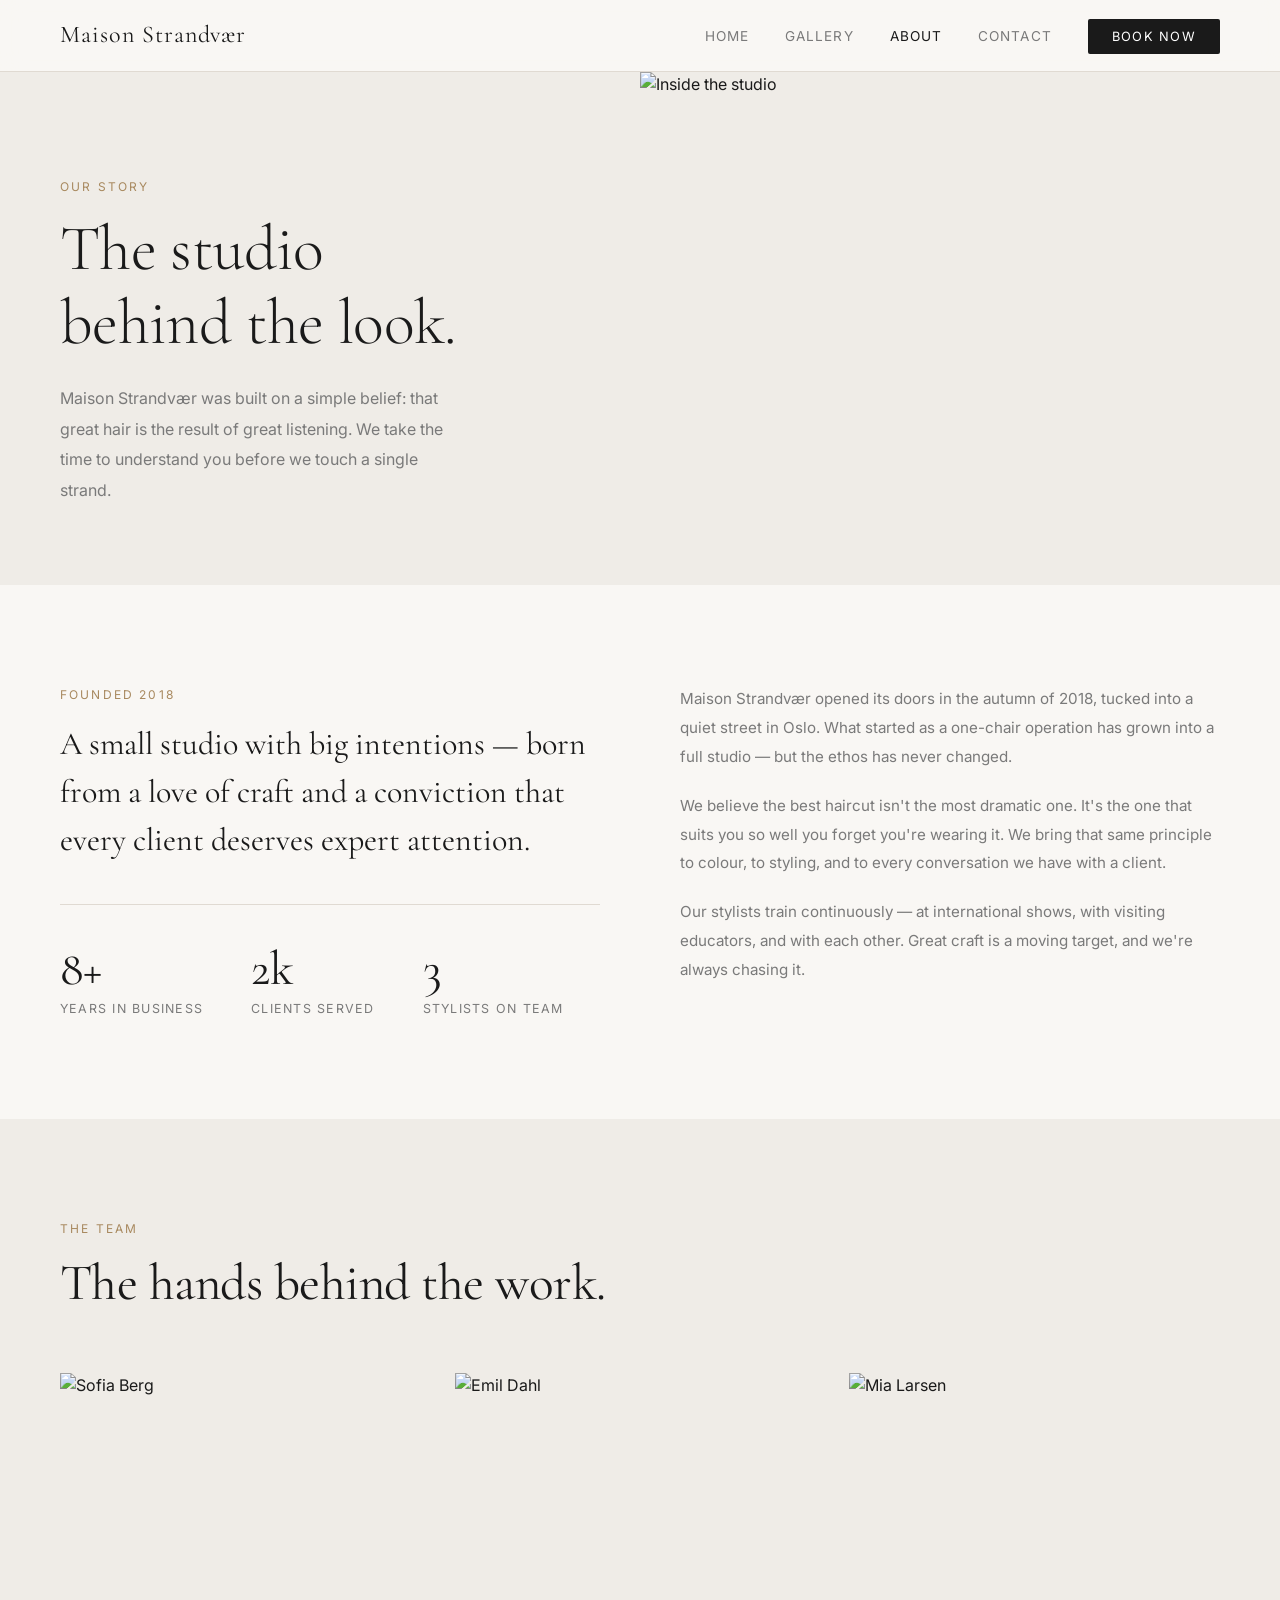
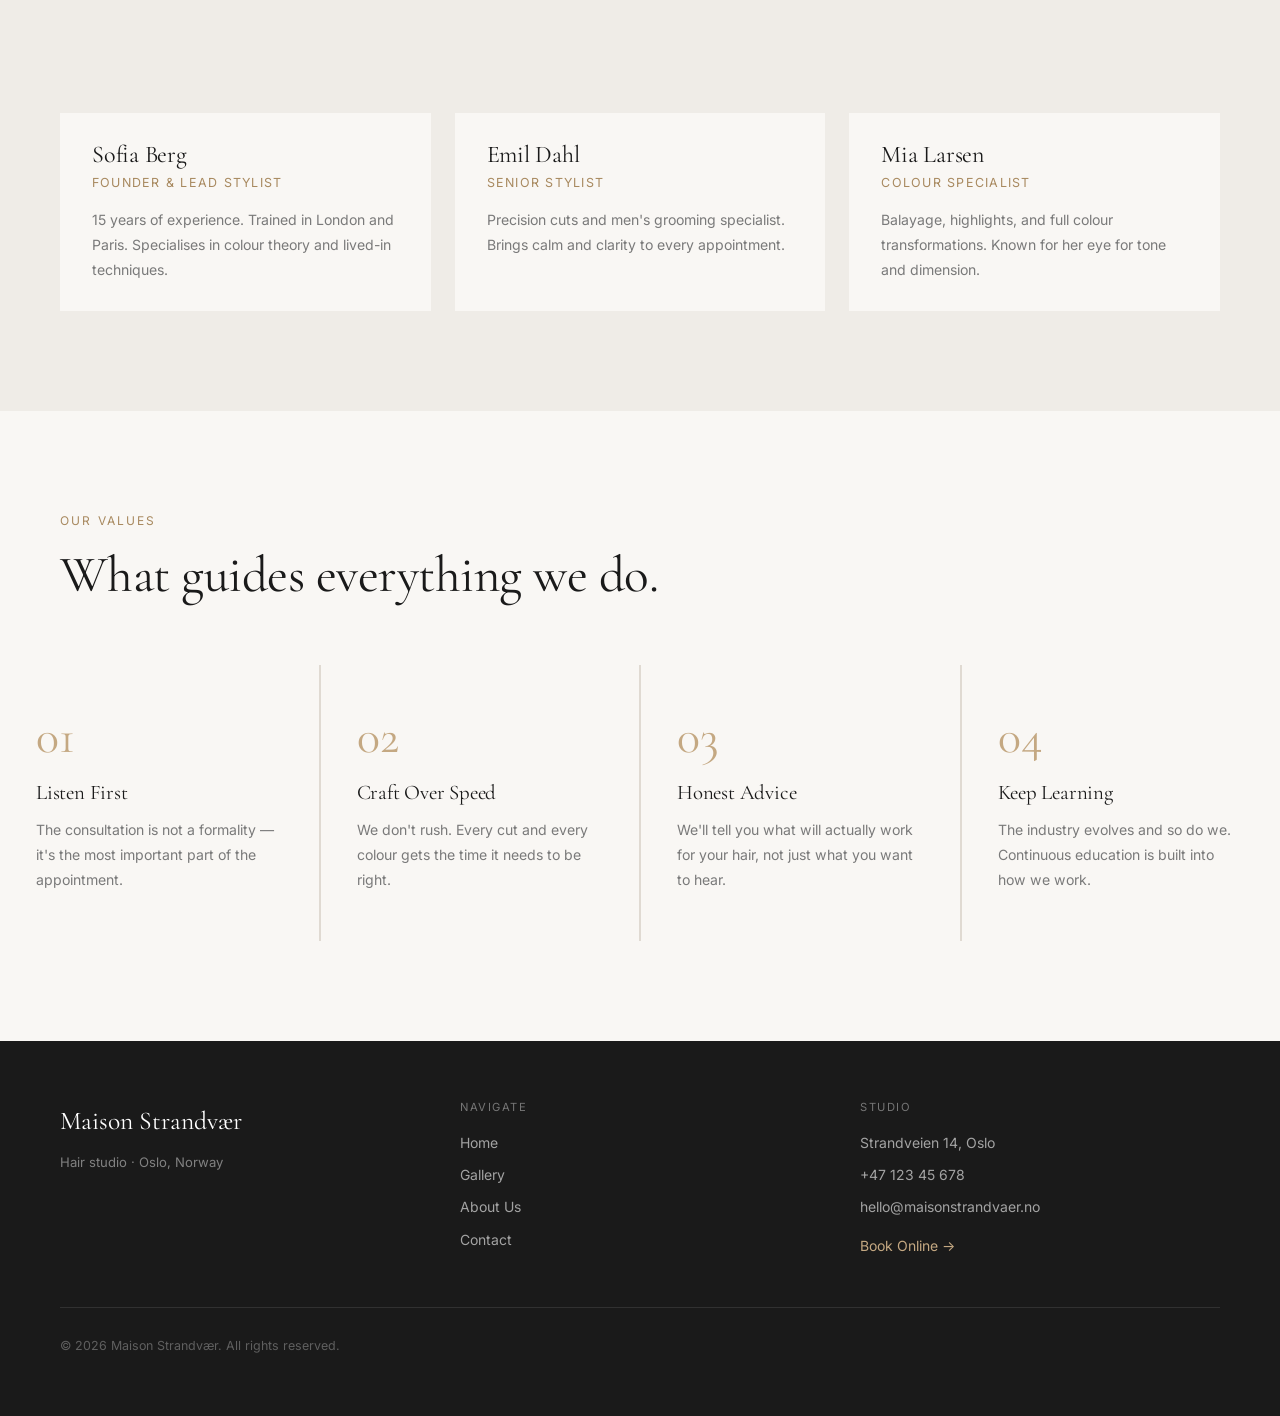
==== about.html @ 44599cd4 "Initial commit" ====
<!DOCTYPE html>
<html lang="en">
<head>
  <meta charset="UTF-8" />
  <meta name="viewport" content="width=device-width, initial-scale=1.0" />
  <title>About — Maison Strandvær</title>
  <link rel="preconnect" href="https://fonts.googleapis.com" />
  <link rel="preconnect" href="https://fonts.gstatic.com" crossorigin />
  <link href="https://fonts.googleapis.com/css2?family=Cormorant+Garamond:ital,wght@0,300;0,400;0,500;1,300;1,400&family=Inter:wght@300;400;500&display=swap" rel="stylesheet" />
  <link rel="stylesheet" href="styles.css" />
  <style>
    .about-hero {
      padding-top: var(--nav-height);
      min-height: 65vh;
      display: grid;
      grid-template-columns: 1fr 1fr;
    }
    .about-hero-text {
      display: flex;
      flex-direction: column;
      justify-content: flex-end;
      padding: 80px 60px;
      background: var(--bg-dark);
    }
    .about-hero-text h1 { font-size: clamp(2.8rem, 5vw, 4.8rem); font-weight: 300; margin-bottom: 24px; }
    .about-hero-text p { color: var(--text-muted); max-width: 400px; line-height: 1.9; font-size: 1rem; }
    .about-hero-image { background: var(--bg-dark); overflow: hidden; }
    .about-hero-image img { height: 100%; object-position: top center; }

    .story { display: grid; grid-template-columns: 1fr 1fr; gap: 80px; align-items: start; }
    .story-lead { font-family: var(--font-display); font-size: clamp(1.5rem, 2.5vw, 2rem); font-weight: 400; line-height: 1.5; color: var(--text); }
    .story-body p { color: var(--text-muted); line-height: 1.9; margin-bottom: 20px; font-size: 0.95rem; }
    .story-stat { display: flex; gap: 48px; margin-top: 40px; padding-top: 40px; border-top: 1px solid var(--border); }
    .stat-number { font-family: var(--font-display); font-size: 3rem; color: var(--text); line-height: 1; margin-bottom: 6px; }
    .stat-label { font-size: 0.78rem; letter-spacing: 0.1em; text-transform: uppercase; color: var(--text-muted); }

    .team { background: var(--bg-dark); }
    .team-header { margin-bottom: 60px; }
    .team-grid { display: grid; grid-template-columns: repeat(3, 1fr); gap: 24px; }
    .team-card { background: var(--bg); }
    .team-card-img { height: 340px; overflow: hidden; background: var(--bg-dark); }
    .team-card-img img { height: 100%; object-position: top center; transition: transform 0.45s ease; }
    .team-card:hover .team-card-img img { transform: scale(1.04); }
    .team-card-info { padding: 28px 32px; }
    .team-card-info h3 { font-size: 1.5rem; margin-bottom: 4px; }
    .team-role { font-size: 0.78rem; letter-spacing: 0.1em; text-transform: uppercase; color: var(--accent-dark); margin-bottom: 14px; }
    .team-card-info p { font-size: 0.88rem; color: var(--text-muted); line-height: 1.8; }

    .values-grid { display: grid; grid-template-columns: repeat(4, 1fr); gap: 2px; background: var(--border); }
    .value-item { background: var(--bg); padding: 48px 36px; }
    .value-num { font-family: var(--font-display); font-size: 3rem; color: var(--accent); line-height: 1; margin-bottom: 20px; }
    .value-item h3 { font-size: 1.3rem; margin-bottom: 12px; }
    .value-item p { font-size: 0.88rem; color: var(--text-muted); line-height: 1.8; }

    @media (max-width: 900px) {
      .about-hero { grid-template-columns: 1fr; min-height: auto; }
      .about-hero-text { padding: 60px 24px; }
      .about-hero-image { height: 50vw; min-height: 260px; }
      .story { grid-template-columns: 1fr; gap: 40px; padding: 60px 24px; }
      .team-grid { grid-template-columns: 1fr 1fr; }
      .values-grid { grid-template-columns: 1fr 1fr; }
    }
    @media (max-width: 600px) {
      .team-grid { grid-template-columns: 1fr; }
      .values-grid { grid-template-columns: 1fr; }
      .story-stat { flex-direction: column; gap: 28px; }
    }
  </style>
</head>
<body>

  <nav>
    <a class="nav-logo" href="index.html">Maison Strandvær</a>
    <button class="nav-toggle" aria-label="Menu" onclick="document.querySelector('.nav-links').classList.toggle('open')">
      <span></span><span></span><span></span>
    </button>
    <ul class="nav-links">
      <li><a href="index.html">Home</a></li>
      <li><a href="gallery.html">Gallery</a></li>
      <li><a href="about.html" class="active">About</a></li>
      <li><a href="contact.html">Contact</a></li>
      <li><a href="https://booking.example.com" target="_blank" class="btn-book">Book Now</a></li>
    </ul>
  </nav>

  <div class="about-hero">
    <div class="about-hero-text">
      <span class="section-label">Our Story</span>
      <h1>The studio<br>behind the look.</h1>
      <p>Maison Strandvær was built on a simple belief: that great hair is the result of great listening. We take the time to understand you before we touch a single strand.</p>
    </div>
    <div class="about-hero-image">
      <img src="https://images.unsplash.com/photo-1521590832167-7bcbfaa6381f?w=900&auto=format&fit=crop&q=80" alt="Inside the studio" />
    </div>
  </div>

  <section class="story">
    <div>
      <span class="section-label">Founded 2018</span>
      <p class="story-lead">A small studio with big intentions — born from a love of craft and a conviction that every client deserves expert attention.</p>
      <div class="story-stat">
        <div>
          <div class="stat-number">8+</div>
          <div class="stat-label">Years in business</div>
        </div>
        <div>
          <div class="stat-number">2k</div>
          <div class="stat-label">Clients served</div>
        </div>
        <div>
          <div class="stat-number">3</div>
          <div class="stat-label">Stylists on team</div>
        </div>
      </div>
    </div>
    <div class="story-body">
      <p>Maison Strandvær opened its doors in the autumn of 2018, tucked into a quiet street in Oslo. What started as a one-chair operation has grown into a full studio — but the ethos has never changed.</p>
      <p>We believe the best haircut isn't the most dramatic one. It's the one that suits you so well you forget you're wearing it. We bring that same principle to colour, to styling, and to every conversation we have with a client.</p>
      <p>Our stylists train continuously — at international shows, with visiting educators, and with each other. Great craft is a moving target, and we're always chasing it.</p>
    </div>
  </section>

  <section class="team">
    <div class="team-header">
      <span class="section-label">The Team</span>
      <h2 class="section-heading">The hands behind the work.</h2>
    </div>
    <div class="team-grid">
      <div class="team-card">
        <div class="team-card-img">
          <img src="https://images.unsplash.com/photo-1559599101-f09722fb4948?w=600&auto=format&fit=crop&q=80" alt="Sofia Berg" />
        </div>
        <div class="team-card-info">
          <h3>Sofia Berg</h3>
          <div class="team-role">Founder & Lead Stylist</div>
          <p>15 years of experience. Trained in London and Paris. Specialises in colour theory and lived-in techniques.</p>
        </div>
      </div>
      <div class="team-card">
        <div class="team-card-img">
          <img src="https://images.unsplash.com/photo-1614283232437-9e4e5e4a4f57?w=600&auto=format&fit=crop&q=80" alt="Emil Dahl" />
        </div>
        <div class="team-card-info">
          <h3>Emil Dahl</h3>
          <div class="team-role">Senior Stylist</div>
          <p>Precision cuts and men's grooming specialist. Brings calm and clarity to every appointment.</p>
        </div>
      </div>
      <div class="team-card">
        <div class="team-card-img">
          <img src="https://images.unsplash.com/photo-1580489944761-15a19d654956?w=600&auto=format&fit=crop&q=80" alt="Mia Larsen" />
        </div>
        <div class="team-card-info">
          <h3>Mia Larsen</h3>
          <div class="team-role">Colour Specialist</div>
          <p>Balayage, highlights, and full colour transformations. Known for her eye for tone and dimension.</p>
        </div>
      </div>
    </div>
  </section>

  <section style="padding-left:0; padding-right:0;">
    <div style="padding: 0 60px 60px;">
      <span class="section-label">Our Values</span>
      <h2 class="section-heading">What guides everything we do.</h2>
    </div>
    <div class="values-grid">
      <div class="value-item">
        <div class="value-num">01</div>
        <h3>Listen First</h3>
        <p>The consultation is not a formality — it's the most important part of the appointment.</p>
      </div>
      <div class="value-item">
        <div class="value-num">02</div>
        <h3>Craft Over Speed</h3>
        <p>We don't rush. Every cut and every colour gets the time it needs to be right.</p>
      </div>
      <div class="value-item">
        <div class="value-num">03</div>
        <h3>Honest Advice</h3>
        <p>We'll tell you what will actually work for your hair, not just what you want to hear.</p>
      </div>
      <div class="value-item">
        <div class="value-num">04</div>
        <h3>Keep Learning</h3>
        <p>The industry evolves and so do we. Continuous education is built into how we work.</p>
      </div>
    </div>
  </section>

  <footer>
    <div>
      <div class="footer-brand">Maison Strandvær</div>
      <div class="footer-tagline">Hair studio · Oslo, Norway</div>
    </div>
    <div>
      <h4>Navigate</h4>
      <ul>
        <li><a href="index.html">Home</a></li>
        <li><a href="gallery.html">Gallery</a></li>
        <li><a href="about.html">About Us</a></li>
        <li><a href="contact.html">Contact</a></li>
      </ul>
    </div>
    <div>
      <h4>Studio</h4>
      <ul>
        <li><a href="#">Strandveien 14, Oslo</a></li>
        <li><a href="tel:+4712345678">+47 123 45 678</a></li>
        <li><a href="mailto:hello@maisonstrandvaer.no">hello@maisonstrandvaer.no</a></li>
        <li style="margin-top:16px"><a href="https://booking.example.com" target="_blank" style="color:var(--accent)">Book Online →</a></li>
      </ul>
    </div>
    <div class="footer-bottom">© 2026 Maison Strandvær. All rights reserved.</div>
  </footer>

</body>
</html>
---- styles.css ----
/* ===== RESET & BASE ===== */
*, *::before, *::after { box-sizing: border-box; margin: 0; padding: 0; }

:root {
  --bg: #F9F7F4;
  --bg-dark: #EFECE7;
  --text: #1A1A1A;
  --text-muted: #7A7A7A;
  --accent: #C4A882;
  --accent-dark: #A8895F;
  --white: #FFFFFF;
  --border: #E0DAD2;
  --nav-height: 72px;

  --font-display: 'Cormorant Garamond', Georgia, serif;
  --font-body: 'Inter', system-ui, sans-serif;
}

html { scroll-behavior: smooth; }

body {
  font-family: var(--font-body);
  background: var(--bg);
  color: var(--text);
  font-size: 16px;
  line-height: 1.6;
  -webkit-font-smoothing: antialiased;
}

a { color: inherit; text-decoration: none; }
img { display: block; width: 100%; object-fit: cover; }

/* ===== TYPOGRAPHY ===== */
h1, h2, h3, h4 {
  font-family: var(--font-display);
  font-weight: 400;
  line-height: 1.15;
  letter-spacing: -0.01em;
}

/* ===== NAV ===== */
nav {
  position: fixed;
  top: 0; left: 0; right: 0;
  height: var(--nav-height);
  display: flex;
  align-items: center;
  justify-content: space-between;
  padding: 0 60px;
  background: rgba(249,247,244,0.92);
  backdrop-filter: blur(12px);
  border-bottom: 1px solid var(--border);
  z-index: 100;
}

.nav-logo {
  font-family: var(--font-display);
  font-size: 1.5rem;
  letter-spacing: 0.04em;
  color: var(--text);
}

.nav-links {
  display: flex;
  align-items: center;
  gap: 36px;
  list-style: none;
}

.nav-links a {
  font-size: 0.85rem;
  letter-spacing: 0.08em;
  text-transform: uppercase;
  color: var(--text-muted);
  transition: color 0.2s;
}

.nav-links a:hover,
.nav-links a.active { color: var(--text); }

.nav-links .btn-book {
  background: var(--text);
  color: var(--white);
  padding: 10px 24px;
  font-size: 0.8rem;
  letter-spacing: 0.1em;
  text-transform: uppercase;
  border-radius: 2px;
  transition: background 0.2s, color 0.2s;
}

.nav-links .btn-book:hover {
  background: var(--accent-dark);
  color: var(--white);
}

/* ===== BUTTONS ===== */
.btn {
  display: inline-block;
  padding: 14px 36px;
  font-family: var(--font-body);
  font-size: 0.82rem;
  letter-spacing: 0.12em;
  text-transform: uppercase;
  border-radius: 2px;
  cursor: pointer;
  transition: all 0.22s;
  border: none;
}

.btn-primary {
  background: var(--text);
  color: var(--white);
}
.btn-primary:hover { background: var(--accent-dark); color: var(--white); }

.btn-outline {
  background: transparent;
  color: var(--text);
  border: 1px solid var(--text);
}
.btn-outline:hover { background: var(--text); color: var(--white); }

/* ===== SECTION LAYOUT ===== */
section { padding: 100px 60px; }

.section-label {
  display: block;
  font-size: 0.75rem;
  letter-spacing: 0.18em;
  text-transform: uppercase;
  color: var(--accent-dark);
  margin-bottom: 16px;
}

.section-heading {
  font-family: var(--font-display);
  font-size: clamp(2.2rem, 4vw, 3.6rem);
  color: var(--text);
  max-width: 700px;
}

/* ===== FOOTER ===== */
footer {
  background: var(--text);
  color: rgba(255,255,255,0.6);
  padding: 60px;
  display: grid;
  grid-template-columns: 1fr 1fr 1fr;
  gap: 40px;
  font-size: 0.875rem;
}

.footer-brand {
  font-family: var(--font-display);
  font-size: 1.6rem;
  color: var(--white);
  margin-bottom: 10px;
}

.footer-tagline { color: rgba(255,255,255,0.45); font-size: 0.82rem; }

footer h4 {
  font-family: var(--font-body);
  font-size: 0.7rem;
  letter-spacing: 0.14em;
  text-transform: uppercase;
  color: rgba(255,255,255,0.4);
  margin-bottom: 18px;
}

footer ul { list-style: none; }
footer ul li { margin-bottom: 10px; }
footer ul a { color: rgba(255,255,255,0.6); transition: color 0.2s; }
footer ul a:hover { color: var(--white); }

.footer-bottom {
  grid-column: 1 / -1;
  border-top: 1px solid rgba(255,255,255,0.1);
  padding-top: 28px;
  font-size: 0.78rem;
  color: rgba(255,255,255,0.3);
}

/* ===== HAMBURGER (mobile) ===== */
.nav-toggle {
  display: none;
  flex-direction: column;
  gap: 5px;
  cursor: pointer;
  background: none;
  border: none;
  padding: 4px;
}
.nav-toggle span {
  display: block;
  width: 24px;
  height: 1.5px;
  background: var(--text);
  transition: all 0.3s;
}

/* ===== RESPONSIVE ===== */
@media (max-width: 900px) {
  nav { padding: 0 24px; }
  section { padding: 72px 24px; }
  footer { grid-template-columns: 1fr 1fr; padding: 48px 24px; }

  .nav-toggle { display: flex; }

  .nav-links {
    display: none;
    position: fixed;
    top: var(--nav-height);
    left: 0; right: 0;
    flex-direction: column;
    align-items: flex-start;
    padding: 32px 24px;
    background: var(--bg);
    border-bottom: 1px solid var(--border);
    gap: 24px;
  }
  .nav-links.open { display: flex; }
  .nav-links a { font-size: 1rem; }
  .nav-links .btn-book { width: 100%; text-align: center; }
}

@media (max-width: 600px) {
  footer { grid-template-columns: 1fr; }
}
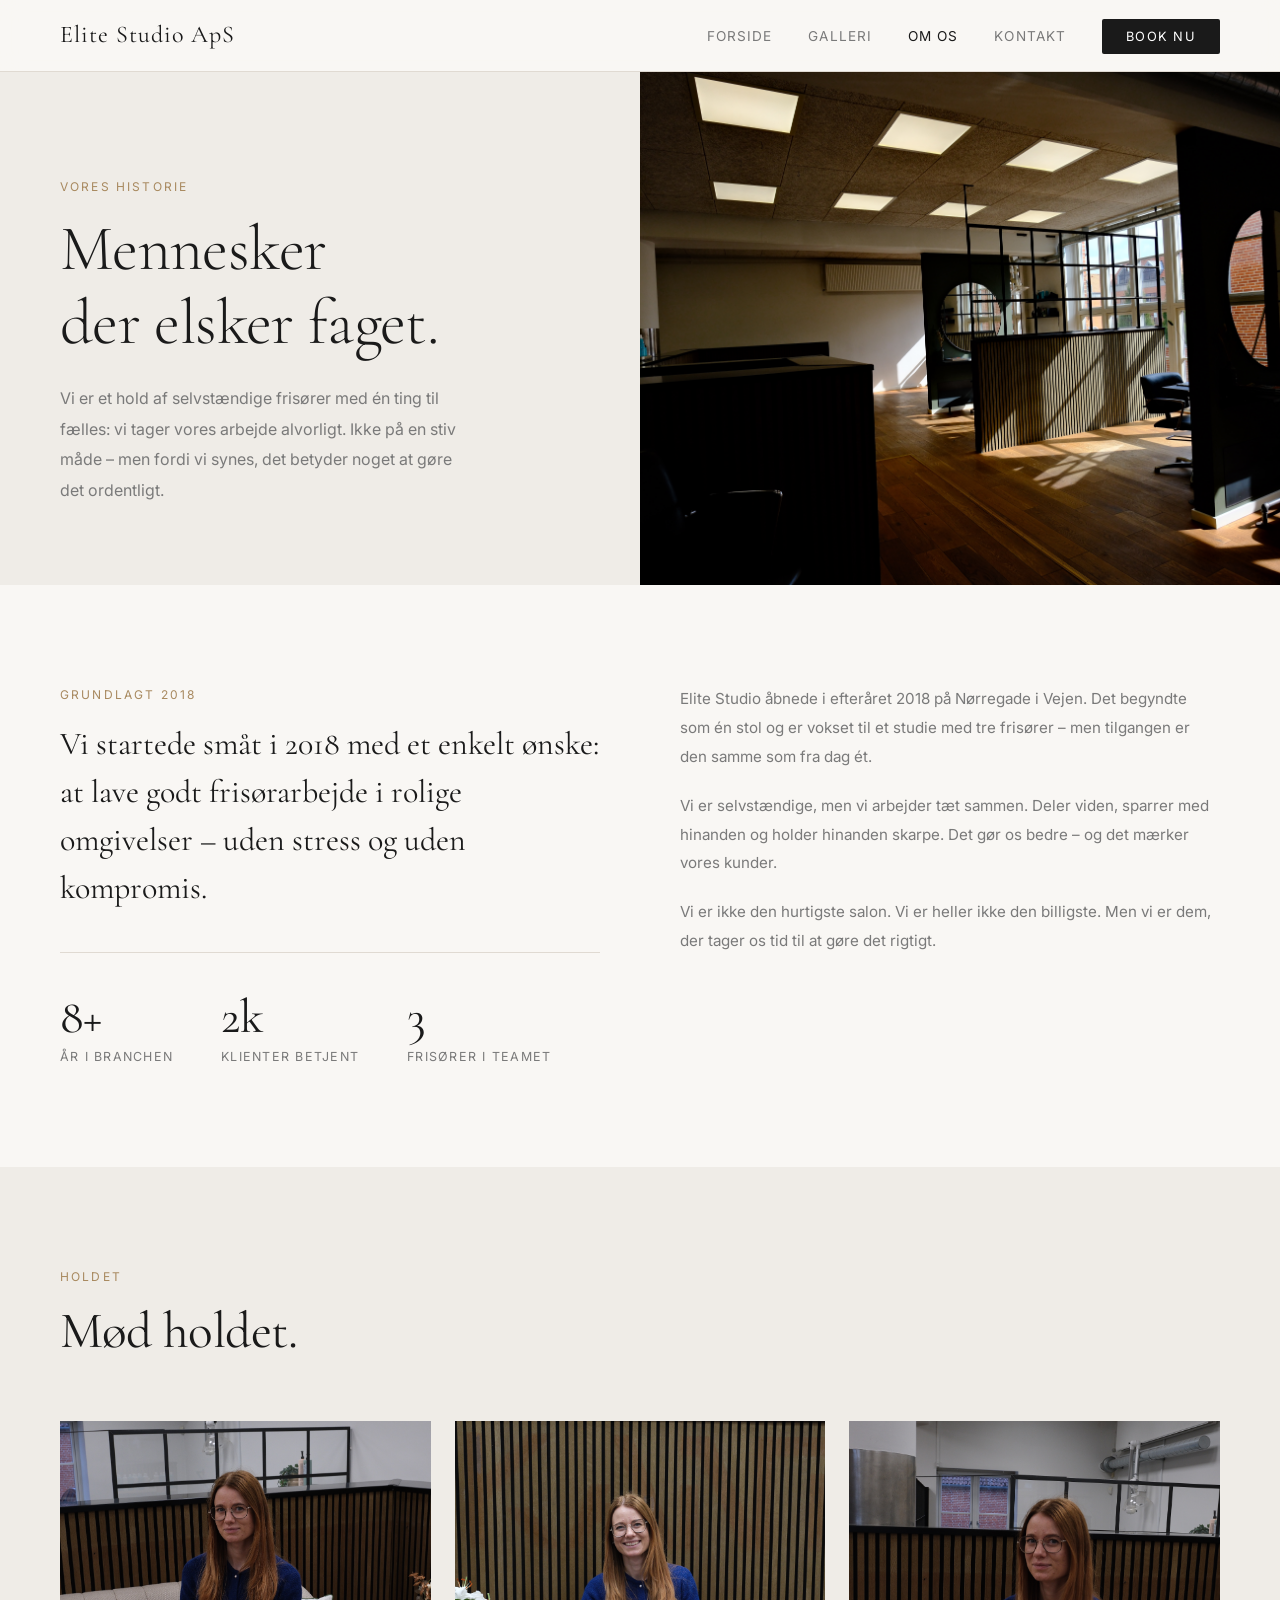
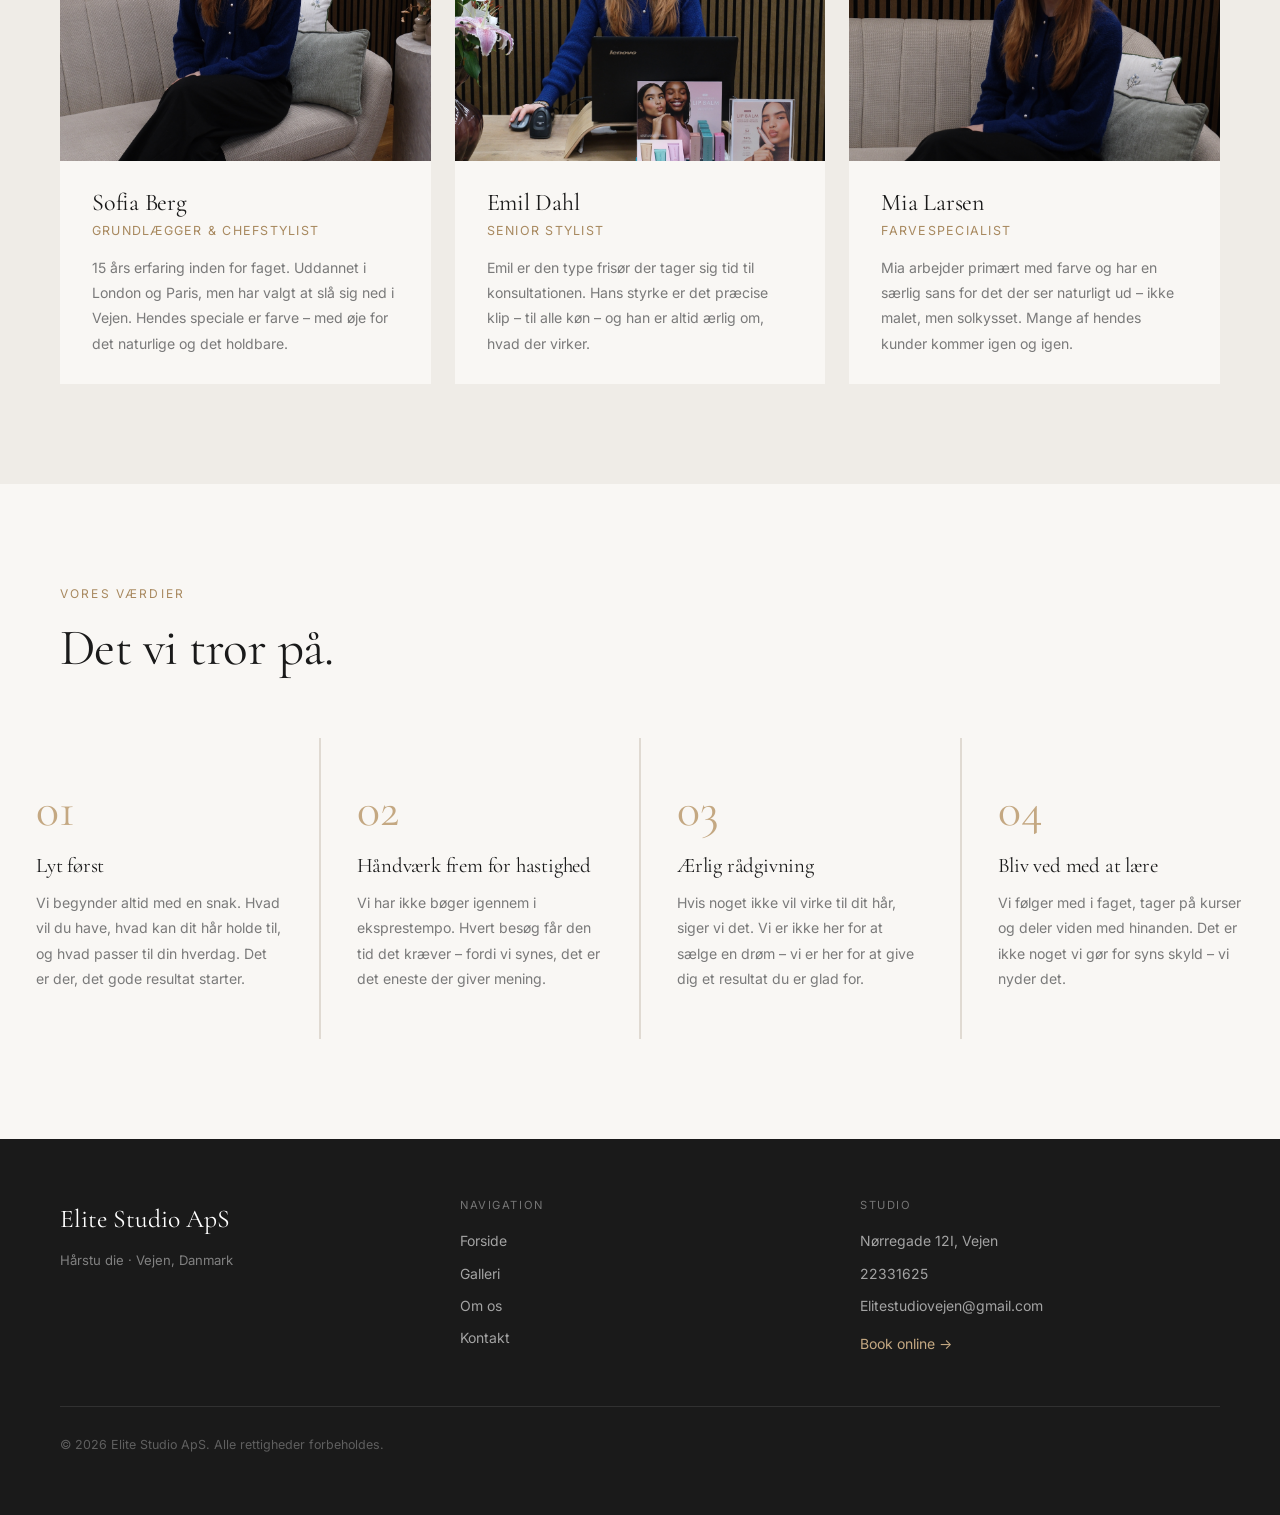
==== commit df5868f4: "fixed changes" ====
--- a/about.html
+++ b/about.html
@@ -1,9 +1,9 @@
 <!DOCTYPE html>
-<html lang="en">
+<html lang="da">
 <head>
   <meta charset="UTF-8" />
   <meta name="viewport" content="width=device-width, initial-scale=1.0" />
-  <title>About — Maison Strandvær</title>
+  <title>Om os — Elite Studio ApS</title>
   <link rel="preconnect" href="https://fonts.googleapis.com" />
   <link rel="preconnect" href="https://fonts.gstatic.com" crossorigin />
   <link href="https://fonts.googleapis.com/css2?family=Cormorant+Garamond:ital,wght@0,300;0,400;0,500;1,300;1,400&family=Inter:wght@300;400;500&display=swap" rel="stylesheet" />
@@ -70,90 +70,90 @@
 <body>
 
   <nav>
-    <a class="nav-logo" href="index.html">Maison Strandvær</a>
+    <a class="nav-logo" href="index.html">Elite Studio ApS</a>
     <button class="nav-toggle" aria-label="Menu" onclick="document.querySelector('.nav-links').classList.toggle('open')">
       <span></span><span></span><span></span>
     </button>
     <ul class="nav-links">
-      <li><a href="index.html">Home</a></li>
-      <li><a href="gallery.html">Gallery</a></li>
-      <li><a href="about.html" class="active">About</a></li>
-      <li><a href="contact.html">Contact</a></li>
-      <li><a href="https://booking.example.com" target="_blank" class="btn-book">Book Now</a></li>
+      <li><a href="index.html">Forside</a></li>
+      <li><a href="gallery.html">Galleri</a></li>
+      <li><a href="about.html" class="active">Om os</a></li>
+      <li><a href="contact.html">Kontakt</a></li>
+      <li><a href="https://salonbook.one/?elite.studio#/" target="_blank" class="btn-book">Book nu</a></li>
     </ul>
   </nav>
 
   <div class="about-hero">
     <div class="about-hero-text">
-      <span class="section-label">Our Story</span>
-      <h1>The studio<br>behind the look.</h1>
-      <p>Maison Strandvær was built on a simple belief: that great hair is the result of great listening. We take the time to understand you before we touch a single strand.</p>
+      <span class="section-label">Vores historie</span>
+      <h1>Mennesker<br>der elsker faget.</h1>
+      <p>Vi er et hold af selvstændige frisører med én ting til fælles: vi tager vores arbejde alvorligt. Ikke på en stiv måde – men fordi vi synes, det betyder noget at gøre det ordentligt.</p>
     </div>
     <div class="about-hero-image">
-      <img src="https://images.unsplash.com/photo-1521590832167-7bcbfaa6381f?w=900&auto=format&fit=crop&q=80" alt="Inside the studio" />
+      <img src="assests/DSCF0130.JPG" alt="Indeni studiet" />
     </div>
   </div>
 
   <section class="story">
     <div>
-      <span class="section-label">Founded 2018</span>
-      <p class="story-lead">A small studio with big intentions — born from a love of craft and a conviction that every client deserves expert attention.</p>
+      <span class="section-label">Grundlagt 2018</span>
+      <p class="story-lead">Vi startede småt i 2018 med et enkelt ønske: at lave godt frisørarbejde i rolige omgivelser – uden stress og uden kompromis.</p>
       <div class="story-stat">
         <div>
           <div class="stat-number">8+</div>
-          <div class="stat-label">Years in business</div>
+          <div class="stat-label">År i branchen</div>
         </div>
         <div>
           <div class="stat-number">2k</div>
-          <div class="stat-label">Clients served</div>
+          <div class="stat-label">Klienter betjent</div>
         </div>
         <div>
           <div class="stat-number">3</div>
-          <div class="stat-label">Stylists on team</div>
+          <div class="stat-label">Frisører i teamet</div>
         </div>
       </div>
     </div>
     <div class="story-body">
-      <p>Maison Strandvær opened its doors in the autumn of 2018, tucked into a quiet street in Oslo. What started as a one-chair operation has grown into a full studio — but the ethos has never changed.</p>
-      <p>We believe the best haircut isn't the most dramatic one. It's the one that suits you so well you forget you're wearing it. We bring that same principle to colour, to styling, and to every conversation we have with a client.</p>
-      <p>Our stylists train continuously — at international shows, with visiting educators, and with each other. Great craft is a moving target, and we're always chasing it.</p>
+      <p>Elite Studio åbnede i efteråret 2018 på Nørregade i Vejen. Det begyndte som én stol og er vokset til et studie med tre frisører – men tilgangen er den samme som fra dag ét.</p>
+      <p>Vi er selvstændige, men vi arbejder tæt sammen. Deler viden, sparrer med hinanden og holder hinanden skarpe. Det gør os bedre – og det mærker vores kunder.</p>
+      <p>Vi er ikke den hurtigste salon. Vi er heller ikke den billigste. Men vi er dem, der tager os tid til at gøre det rigtigt.</p>
     </div>
   </section>
 
   <section class="team">
     <div class="team-header">
-      <span class="section-label">The Team</span>
-      <h2 class="section-heading">The hands behind the work.</h2>
+      <span class="section-label">Holdet</span>
+      <h2 class="section-heading">Mød holdet.</h2>
     </div>
     <div class="team-grid">
       <div class="team-card">
         <div class="team-card-img">
-          <img src="https://images.unsplash.com/photo-1559599101-f09722fb4948?w=600&auto=format&fit=crop&q=80" alt="Sofia Berg" />
+          <img src="assests/DSCF0284.JPG" alt="Sofia Berg" />
         </div>
         <div class="team-card-info">
           <h3>Sofia Berg</h3>
-          <div class="team-role">Founder & Lead Stylist</div>
-          <p>15 years of experience. Trained in London and Paris. Specialises in colour theory and lived-in techniques.</p>
+          <div class="team-role">Grundlægger & Chefstylist</div>
+          <p>15 års erfaring inden for faget. Uddannet i London og Paris, men har valgt at slå sig ned i Vejen. Hendes speciale er farve – med øje for det naturlige og det holdbare.</p>
         </div>
       </div>
       <div class="team-card">
         <div class="team-card-img">
-          <img src="https://images.unsplash.com/photo-1614283232437-9e4e5e4a4f57?w=600&auto=format&fit=crop&q=80" alt="Emil Dahl" />
+          <img src="assests/DSCF0274.JPG" alt="Emil Dahl" />
         </div>
         <div class="team-card-info">
           <h3>Emil Dahl</h3>
           <div class="team-role">Senior Stylist</div>
-          <p>Precision cuts and men's grooming specialist. Brings calm and clarity to every appointment.</p>
+          <p>Emil er den type frisør der tager sig tid til konsultationen. Hans styrke er det præcise klip – til alle køn – og han er altid ærlig om, hvad der virker.</p>
         </div>
       </div>
       <div class="team-card">
         <div class="team-card-img">
-          <img src="https://images.unsplash.com/photo-1580489944761-15a19d654956?w=600&auto=format&fit=crop&q=80" alt="Mia Larsen" />
+          <img src="assests/DSCF0294.JPG" alt="Mia Larsen" />
         </div>
         <div class="team-card-info">
           <h3>Mia Larsen</h3>
-          <div class="team-role">Colour Specialist</div>
-          <p>Balayage, highlights, and full colour transformations. Known for her eye for tone and dimension.</p>
+          <div class="team-role">Farvespecialist</div>
+          <p>Mia arbejder primært med farve og har en særlig sans for det der ser naturligt ud – ikke malet, men solkysset. Mange af hendes kunder kommer igen og igen.</p>
         </div>
       </div>
     </div>
@@ -161,57 +161,57 @@
 
   <section style="padding-left:0; padding-right:0;">
     <div style="padding: 0 60px 60px;">
-      <span class="section-label">Our Values</span>
-      <h2 class="section-heading">What guides everything we do.</h2>
+      <span class="section-label">Vores værdier</span>
+      <h2 class="section-heading">Det vi tror på.</h2>
     </div>
     <div class="values-grid">
       <div class="value-item">
         <div class="value-num">01</div>
-        <h3>Listen First</h3>
-        <p>The consultation is not a formality — it's the most important part of the appointment.</p>
+        <h3>Lyt først</h3>
+          <p>Vi begynder altid med en snak. Hvad vil du have, hvad kan dit hår holde til, og hvad passer til din hverdag. Det er der, det gode resultat starter.</p>
       </div>
       <div class="value-item">
         <div class="value-num">02</div>
-        <h3>Craft Over Speed</h3>
-        <p>We don't rush. Every cut and every colour gets the time it needs to be right.</p>
+        <h3>Håndværk frem for hastighed</h3>
+          <p>Vi har ikke bøger igennem i eksprestempo. Hvert besøg får den tid det kræver – fordi vi synes, det er det eneste der giver mening.</p>
       </div>
       <div class="value-item">
         <div class="value-num">03</div>
-        <h3>Honest Advice</h3>
-        <p>We'll tell you what will actually work for your hair, not just what you want to hear.</p>
+        <h3>Ærlig rådgivning</h3>
+          <p>Hvis noget ikke vil virke til dit hår, siger vi det. Vi er ikke her for at sælge en drøm – vi er her for at give dig et resultat du er glad for.</p>
       </div>
       <div class="value-item">
         <div class="value-num">04</div>
-        <h3>Keep Learning</h3>
-        <p>The industry evolves and so do we. Continuous education is built into how we work.</p>
+        <h3>Bliv ved med at lære</h3>
+          <p>Vi følger med i faget, tager på kurser og deler viden med hinanden. Det er ikke noget vi gør for syns skyld – vi nyder det.</p>
       </div>
     </div>
   </section>
 
   <footer>
     <div>
-      <div class="footer-brand">Maison Strandvær</div>
-      <div class="footer-tagline">Hair studio · Oslo, Norway</div>
-    </div>
-    <div>
-      <h4>Navigate</h4>
+      <div class="footer-brand">Elite Studio ApS</div>
+      <div class="footer-tagline">Hårstu die · Vejen, Danmark</div>
+    </div>
+    <div>
+      <h4>Navigation</h4>
       <ul>
-        <li><a href="index.html">Home</a></li>
-        <li><a href="gallery.html">Gallery</a></li>
-        <li><a href="about.html">About Us</a></li>
-        <li><a href="contact.html">Contact</a></li>
+        <li><a href="index.html">Forside</a></li>
+        <li><a href="gallery.html">Galleri</a></li>
+        <li><a href="about.html">Om os</a></li>
+        <li><a href="contact.html">Kontakt</a></li>
       </ul>
     </div>
     <div>
       <h4>Studio</h4>
       <ul>
-        <li><a href="#">Strandveien 14, Oslo</a></li>
-        <li><a href="tel:+4712345678">+47 123 45 678</a></li>
-        <li><a href="mailto:hello@maisonstrandvaer.no">hello@maisonstrandvaer.no</a></li>
-        <li style="margin-top:16px"><a href="https://booking.example.com" target="_blank" style="color:var(--accent)">Book Online →</a></li>
+        <li><a href="#">Nørregade 12I, Vejen</a></li>
+        <li><a href="tel:22331625">22331625</a></li>
+        <li><a href="mailto:Elitestudiovejen@gmail.com">Elitestudiovejen@gmail.com</a></li>
+        <li style="margin-top:16px"><a href="https://salonbook.one/?elite.studio#/" target="_blank" style="color:var(--accent)">Book online →</a></li>
       </ul>
     </div>
-    <div class="footer-bottom">© 2026 Maison Strandvær. All rights reserved.</div>
+    <div class="footer-bottom">© 2026 Elite Studio ApS. Alle rettigheder forbeholdes.</div>
   </footer>
 
 </body>
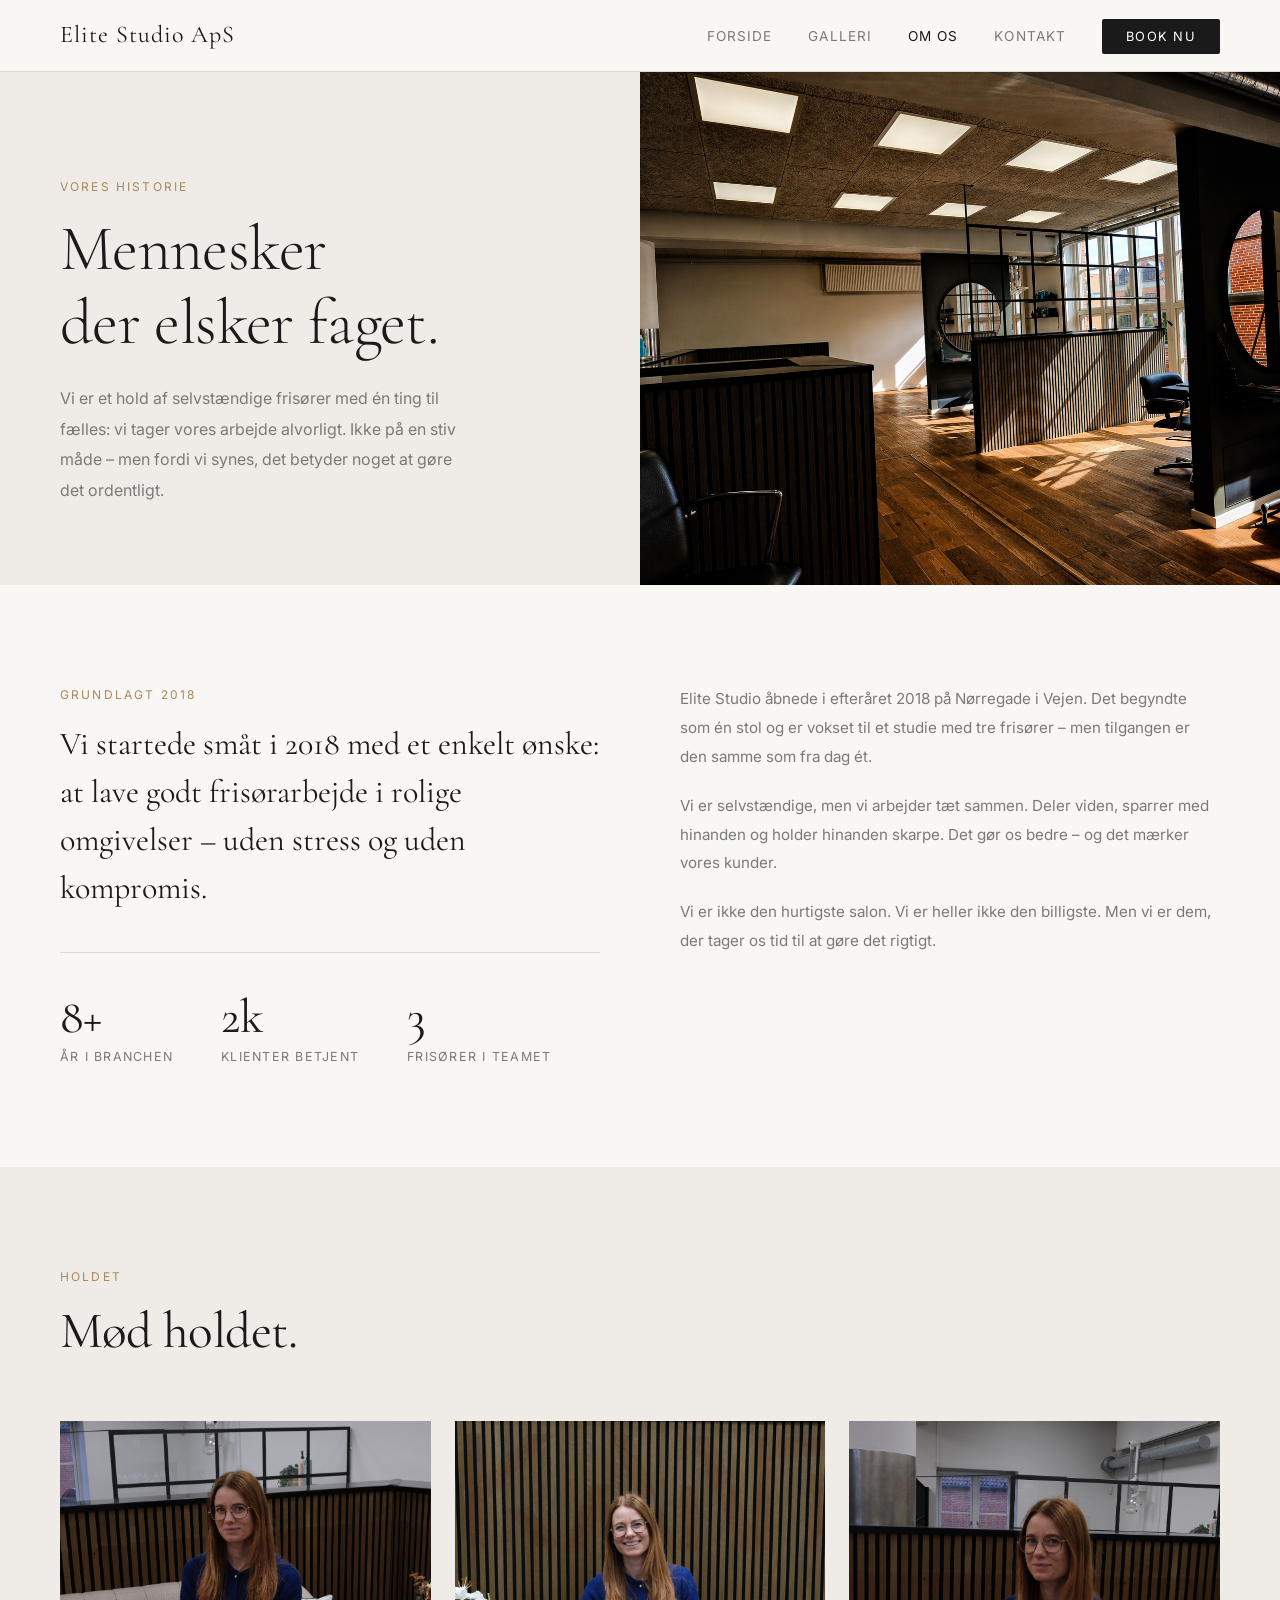
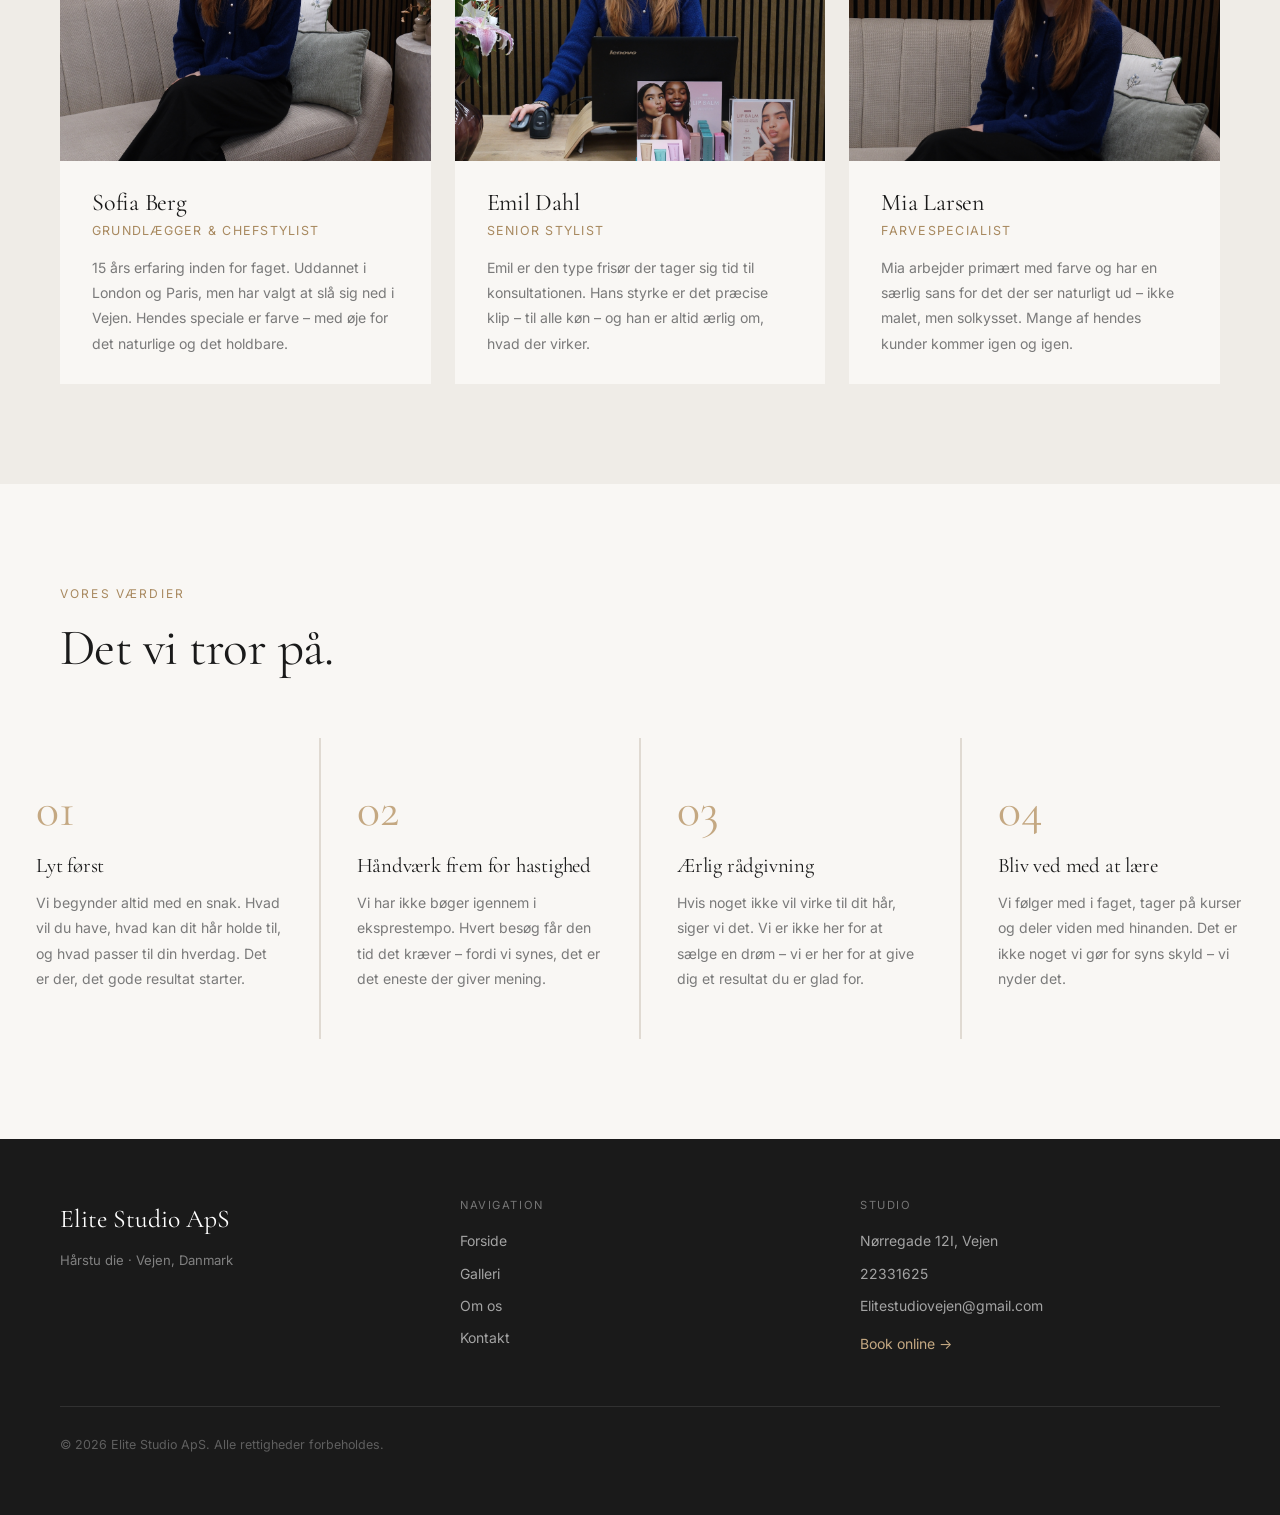
==== commit 062785ce: "new front page image" ====
--- a/about.html
+++ b/about.html
@@ -90,7 +90,7 @@
       <p>Vi er et hold af selvstændige frisører med én ting til fælles: vi tager vores arbejde alvorligt. Ikke på en stiv måde – men fordi vi synes, det betyder noget at gøre det ordentligt.</p>
     </div>
     <div class="about-hero-image">
-      <img src="assests/DSCF0130.JPG" alt="Indeni studiet" />
+      <img src="assests/DSCF0130.png" alt="Indeni studiet" />
     </div>
   </div>
 
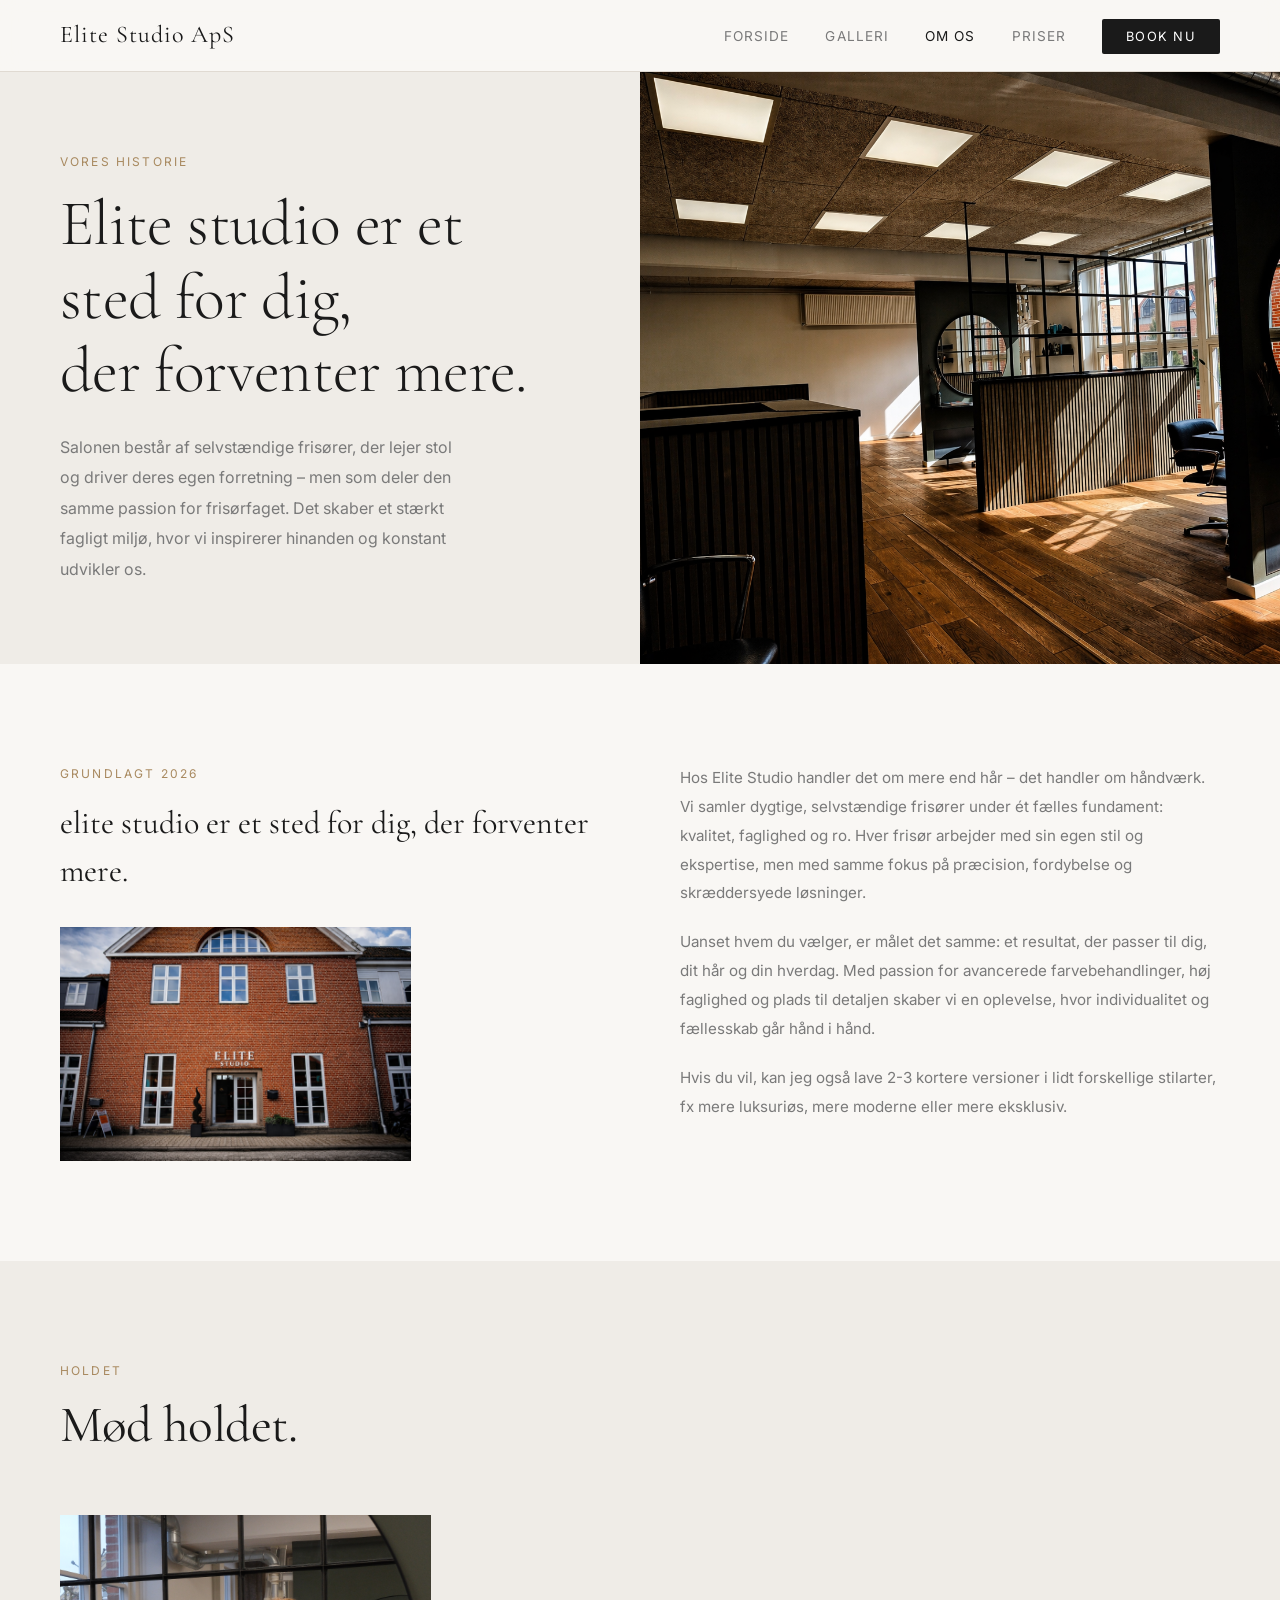
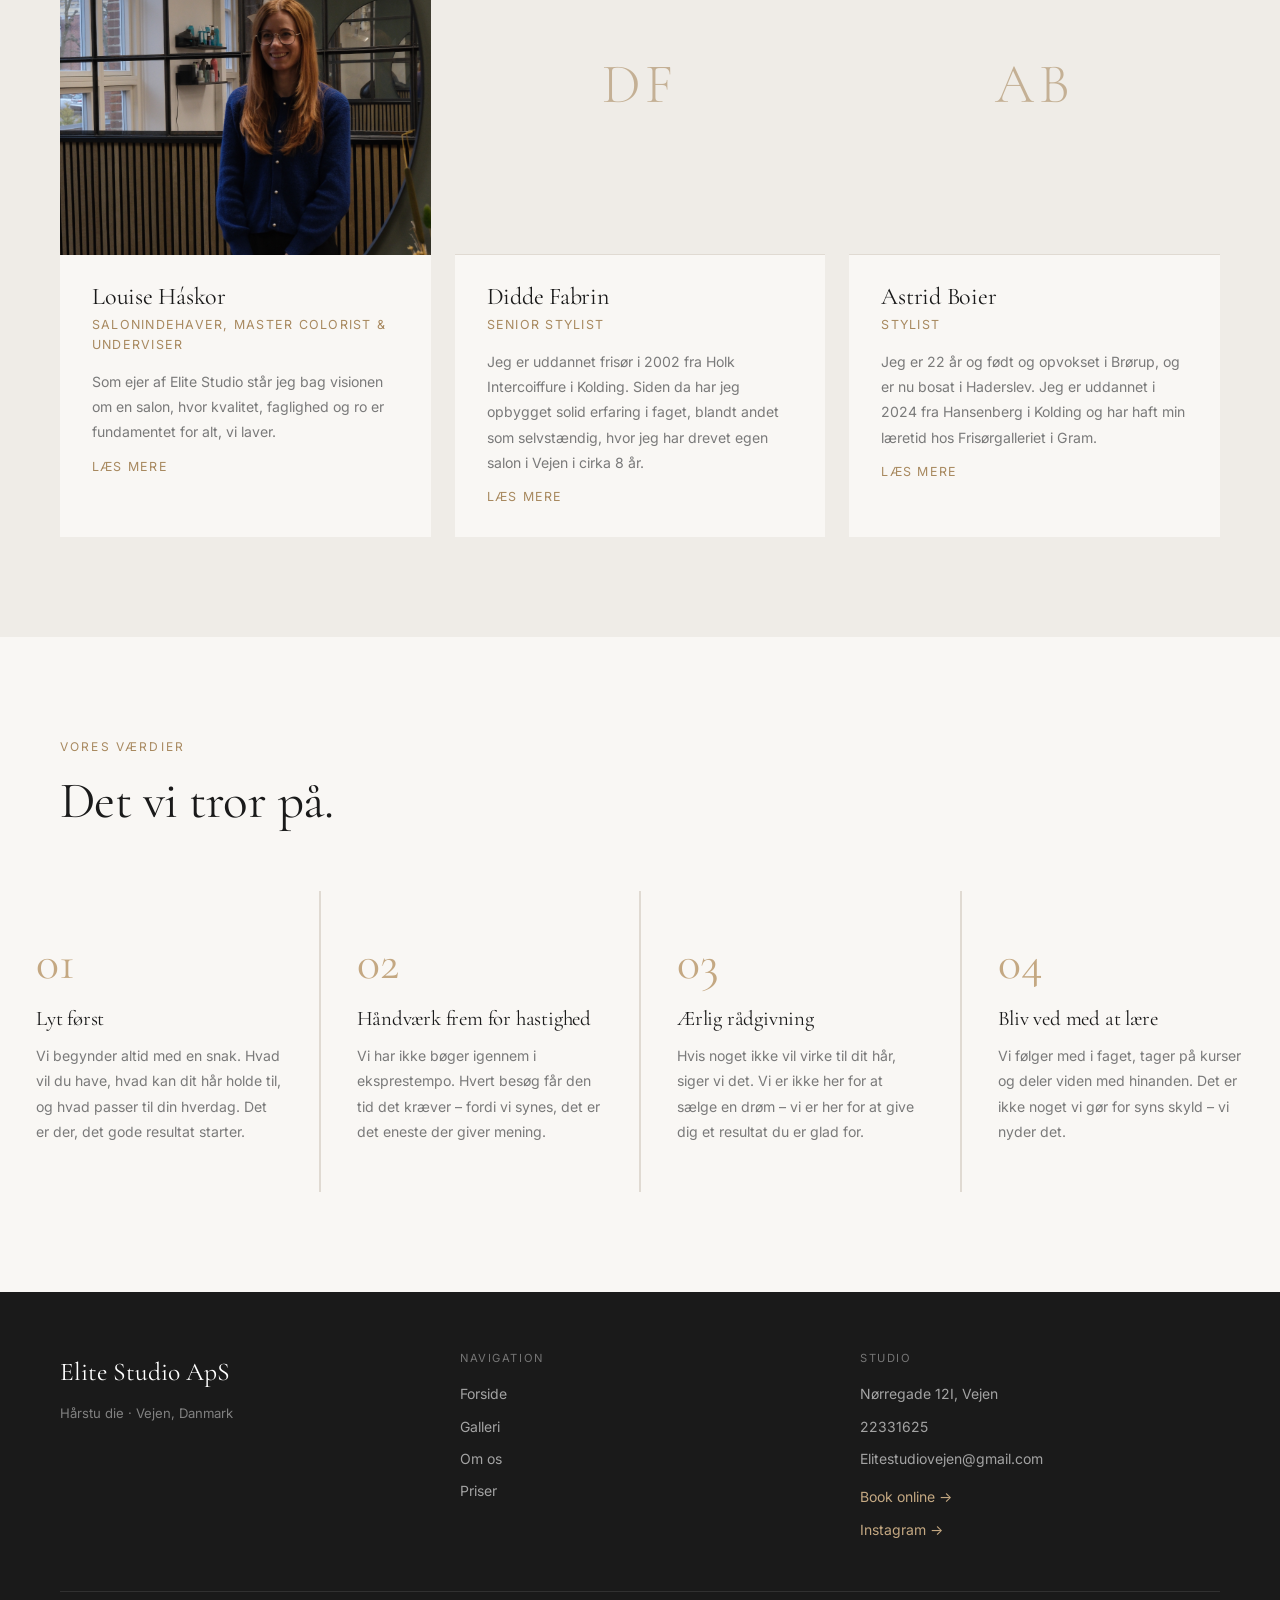
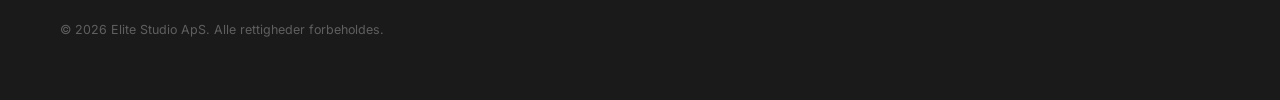
==== commit b36f593a: "text change and new assets" ====
--- a/about.html
+++ b/about.html
@@ -65,6 +65,51 @@
       .values-grid { grid-template-columns: 1fr; }
       .story-stat { flex-direction: column; gap: 28px; }
     }
+
+    .louise-photo {
+      position: relative;
+      overflow: hidden;
+    }
+    .louise-photo::after {
+      content: '';
+      position: absolute;
+      inset: 0;
+      background: url('assests/DSCF0254.JPG') center 50% / cover no-repeat;
+    }
+
+    .story-facade-img { width: 65%; margin-top: 32px; object-fit: cover; }
+
+    .team-card-placeholder {
+      display: flex;
+      align-items: center;
+      justify-content: center;
+      background: var(--bg-dark);
+      border-bottom: 1px solid var(--border);
+    }
+    .placeholder-initials {
+      font-family: var(--font-display);
+      font-size: 3.5rem;
+      font-weight: 300;
+      color: var(--accent-dark);
+      letter-spacing: 0.08em;
+      opacity: 0.6;
+    }
+
+    .bio-expand p { font-size: 0.88rem; color: var(--text-muted); line-height: 1.8; margin-top: 12px; }
+    .read-more-btn {
+      background: none;
+      border: none;
+      padding: 0;
+      margin-top: 14px;
+      font-family: var(--font-body);
+      font-size: 0.78rem;
+      letter-spacing: 0.1em;
+      text-transform: uppercase;
+      color: var(--accent-dark);
+      cursor: pointer;
+      transition: color 0.2s;
+    }
+    .read-more-btn:hover { color: var(--text); }
   </style>
 </head>
 <body>
@@ -78,7 +123,7 @@
       <li><a href="index.html">Forside</a></li>
       <li><a href="gallery.html">Galleri</a></li>
       <li><a href="about.html" class="active">Om os</a></li>
-      <li><a href="contact.html">Kontakt</a></li>
+      <li><a href="pris.html">Priser</a></li>
       <li><a href="https://salonbook.one/?elite.studio#/" target="_blank" class="btn-book">Book nu</a></li>
     </ul>
   </nav>
@@ -86,8 +131,8 @@
   <div class="about-hero">
     <div class="about-hero-text">
       <span class="section-label">Vores historie</span>
-      <h1>Mennesker<br>der elsker faget.</h1>
-      <p>Vi er et hold af selvstændige frisører med én ting til fælles: vi tager vores arbejde alvorligt. Ikke på en stiv måde – men fordi vi synes, det betyder noget at gøre det ordentligt.</p>
+      <h1>Elite studio er et <br>sted for dig,<br>der forventer mere.</h1>
+      <p>Salonen består af selvstændige frisører, der lejer stol og driver deres egen forretning – men som deler den samme passion for frisørfaget. Det skaber et stærkt fagligt miljø, hvor vi inspirerer hinanden og konstant udvikler os.</p>
     </div>
     <div class="about-hero-image">
       <img src="assests/DSCF0130.png" alt="Indeni studiet" />
@@ -96,27 +141,16 @@
 
   <section class="story">
     <div>
-      <span class="section-label">Grundlagt 2018</span>
-      <p class="story-lead">Vi startede småt i 2018 med et enkelt ønske: at lave godt frisørarbejde i rolige omgivelser – uden stress og uden kompromis.</p>
-      <div class="story-stat">
-        <div>
-          <div class="stat-number">8+</div>
-          <div class="stat-label">År i branchen</div>
-        </div>
-        <div>
-          <div class="stat-number">2k</div>
-          <div class="stat-label">Klienter betjent</div>
-        </div>
-        <div>
-          <div class="stat-number">3</div>
-          <div class="stat-label">Frisører i teamet</div>
-        </div>
-      </div>
+      <span class="section-label">Grundlagt 2026</span>
+  
+      <p class="story-lead">elite studio er et sted for dig, der forventer mere.</p>
+      <img src="assests/DSCF01.png" alt="Elite Studio facade" class="story-facade-img" />
     </div>
     <div class="story-body">
-      <p>Elite Studio åbnede i efteråret 2018 på Nørregade i Vejen. Det begyndte som én stol og er vokset til et studie med tre frisører – men tilgangen er den samme som fra dag ét.</p>
-      <p>Vi er selvstændige, men vi arbejder tæt sammen. Deler viden, sparrer med hinanden og holder hinanden skarpe. Det gør os bedre – og det mærker vores kunder.</p>
-      <p>Vi er ikke den hurtigste salon. Vi er heller ikke den billigste. Men vi er dem, der tager os tid til at gøre det rigtigt.</p>
+      <p>Hos Elite Studio handler det om mere end hår – det handler om håndværk.
+Vi samler dygtige, selvstændige frisører under ét fælles fundament: kvalitet, faglighed og ro. Hver frisør arbejder med sin egen stil og ekspertise, men med samme fokus på præcision, fordybelse og skræddersyede løsninger.</p>
+      <p>Uanset hvem du vælger, er målet det samme: et resultat, der passer til dig, dit hår og din hverdag. Med passion for avancerede farvebehandlinger, høj faglighed og plads til detaljen skaber vi en oplevelse, hvor individualitet og fællesskab går hånd i hånd.</p>
+      <p>Hvis du vil, kan jeg også lave 2-3 kortere versioner i lidt forskellige stilarter, fx mere luksuriøs, mere moderne eller mere eksklusiv.</p>
     </div>
   </section>
 
@@ -127,33 +161,49 @@
     </div>
     <div class="team-grid">
       <div class="team-card">
-        <div class="team-card-img">
-          <img src="assests/DSCF0284.JPG" alt="Sofia Berg" />
+        <div class="team-card-img louise-photo">
         </div>
         <div class="team-card-info">
-          <h3>Sofia Berg</h3>
-          <div class="team-role">Grundlægger & Chefstylist</div>
-          <p>15 års erfaring inden for faget. Uddannet i London og Paris, men har valgt at slå sig ned i Vejen. Hendes speciale er farve – med øje for det naturlige og det holdbare.</p>
+          <h3>Louise Háskor</h3>
+          <div class="team-role">Salonindehaver, Master Colorist & underviser</div>
+          <p>Som ejer af Elite Studio står jeg bag visionen om en salon, hvor kvalitet, faglighed og ro er fundamentet for alt, vi laver.</p>
+          <div class="bio-expand" id="louise-bio" style="display:none;">
+            <p>Jeg er født og opvokset i Vejen og uddannet frisør i byen i 2020. Siden da har jeg specialiseret mig i avancerede farvebehandlinger, hvor præcision, teknik og forståelse for hår spiller en afgørende rolle. Jeg er certificeret Bleach Colorist og arbejder med stor passion for at skabe skræddersyede farveresultater, der fremhæver både hår og personlighed.</p>
+            <p>Ud over mit arbejde i salonen er jeg ejer af Bleach Academy, hvor jeg underviser frisører i moderne farveteknikker og deler min viden med branchen. Undervisningen er en stor del af min faglige udvikling og holder mig konstant opdateret og inspireret.</p>
+            <p>I Elite Studio har jeg skabt et professionelt miljø, hvor dygtige selvstændige frisører arbejder side om side med samme respekt for håndværket og for oplevelsen i stolen.</p>
+            <p>Når du sætter dig hos mig, er mit fokus altid det samme – at fordybe mig i mit arbejde og skabe et resultat, der er nøje tilpasset dig, dit hår og din hverdag.</p>
+          </div>
+          <button class="read-more-btn" onclick="toggleBio()" id="louise-btn">Læs mere</button>
         </div>
       </div>
       <div class="team-card">
-        <div class="team-card-img">
-          <img src="assests/DSCF0274.JPG" alt="Emil Dahl" />
+        <div class="team-card-img team-card-placeholder">
+          <div class="placeholder-initials">DF</div>
         </div>
         <div class="team-card-info">
-          <h3>Emil Dahl</h3>
+          <h3>Didde Fabrin</h3>
           <div class="team-role">Senior Stylist</div>
-          <p>Emil er den type frisør der tager sig tid til konsultationen. Hans styrke er det præcise klip – til alle køn – og han er altid ærlig om, hvad der virker.</p>
+          <p>Jeg er uddannet frisør i 2002 fra Holk Intercoiffure i Kolding. Siden da har jeg opbygget solid erfaring i faget, blandt andet som selvstændig, hvor jeg har drevet egen salon i Vejen i cirka 8 år.</p>
+          <div class="bio-expand" id="didde-bio" style="display:none;">
+            <p>I dag er jeg selvstændig frisør hos Elite Studio i Vejen, hvor jeg fortsat arbejder med stor passion for frisørfaget og lægger vægt på kvalitet, service og personlig rådgivning.</p>
+            <p>Privat er jeg bosat i Ribe sammen med min mand og vores to børn.</p>
+          </div>
+          <button class="read-more-btn" onclick="toggleDiddeBio()" id="didde-btn">Læs mere</button>
         </div>
       </div>
       <div class="team-card">
-        <div class="team-card-img">
-          <img src="assests/DSCF0294.JPG" alt="Mia Larsen" />
+        <div class="team-card-img team-card-placeholder">
+          <div class="placeholder-initials">AB</div>
         </div>
         <div class="team-card-info">
-          <h3>Mia Larsen</h3>
-          <div class="team-role">Farvespecialist</div>
-          <p>Mia arbejder primært med farve og har en særlig sans for det der ser naturligt ud – ikke malet, men solkysset. Mange af hendes kunder kommer igen og igen.</p>
+          <h3>Astrid Boier</h3>
+          <div class="team-role">Stylist</div>
+          <p>Jeg er 22 år og født og opvokset i Brørup, og er nu bosat i Haderslev. Jeg er uddannet i 2024 fra Hansenberg i Kolding og har haft min læretid hos Frisørgalleriet i Gram.</p>
+          <div class="bio-expand" id="astrid-bio" style="display:none;">
+            <p>Den 1. juni 2025 startede jeg i salonen som ansat, og 1. september 2025 som selvstændig.</p>
+            <p>Jeg elsker at arbejde kreativt med hår – især farver og klip, hvor jeg kan skabe fede, personlige looks, der passer til dig og din stil.</p>
+          </div>
+          <button class="read-more-btn" onclick="toggleAstridBio()" id="astrid-btn">Læs mere</button>
         </div>
       </div>
     </div>
@@ -199,7 +249,7 @@
         <li><a href="index.html">Forside</a></li>
         <li><a href="gallery.html">Galleri</a></li>
         <li><a href="about.html">Om os</a></li>
-        <li><a href="contact.html">Kontakt</a></li>
+        <li><a href="pris.html">Priser</a></li>
       </ul>
     </div>
     <div>
@@ -209,10 +259,34 @@
         <li><a href="tel:22331625">22331625</a></li>
         <li><a href="mailto:Elitestudiovejen@gmail.com">Elitestudiovejen@gmail.com</a></li>
         <li style="margin-top:16px"><a href="https://salonbook.one/?elite.studio#/" target="_blank" style="color:var(--accent)">Book online →</a></li>
+        <li style="margin-top:10px"><a href="https://www.instagram.com/elite_studio_vejen" target="_blank" style="color:var(--accent)">Instagram →</a></li>
       </ul>
     </div>
     <div class="footer-bottom">© 2026 Elite Studio ApS. Alle rettigheder forbeholdes.</div>
   </footer>
 
+  <script>
+    function toggleBio() {
+      const bio = document.getElementById('louise-bio');
+      const btn = document.getElementById('louise-btn');
+      const expanded = bio.style.display === 'block';
+      bio.style.display = expanded ? 'none' : 'block';
+      btn.textContent = expanded ? 'Læs mere' : 'Læs mindre';
+    }
+    function toggleDiddeBio() {
+      const bio = document.getElementById('didde-bio');
+      const btn = document.getElementById('didde-btn');
+      const expanded = bio.style.display === 'block';
+      bio.style.display = expanded ? 'none' : 'block';
+      btn.textContent = expanded ? 'Læs mere' : 'Læs mindre';
+    }
+    function toggleAstridBio() {
+      const bio = document.getElementById('astrid-bio');
+      const btn = document.getElementById('astrid-btn');
+      const expanded = bio.style.display === 'block';
+      bio.style.display = expanded ? 'none' : 'block';
+      btn.textContent = expanded ? 'Læs mere' : 'Læs mindre';
+    }
+  </script>
 </body>
 </html>
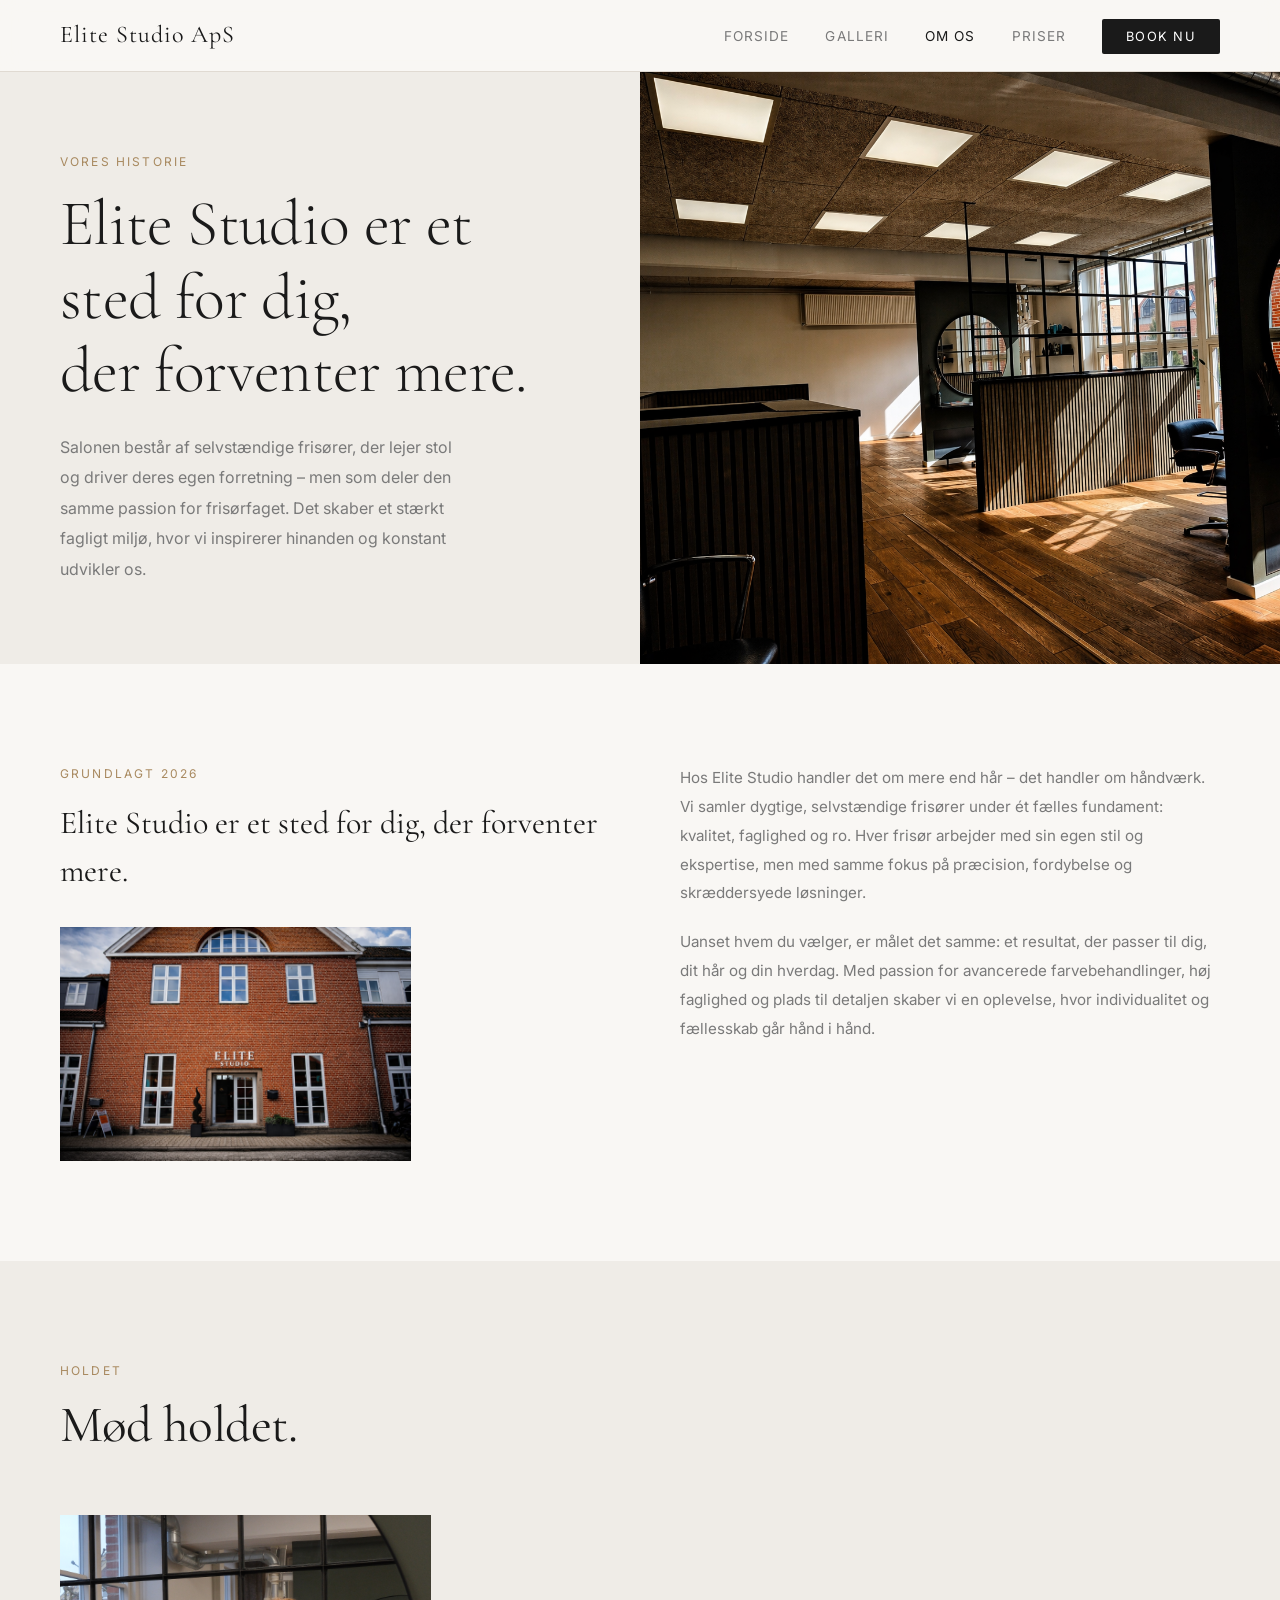
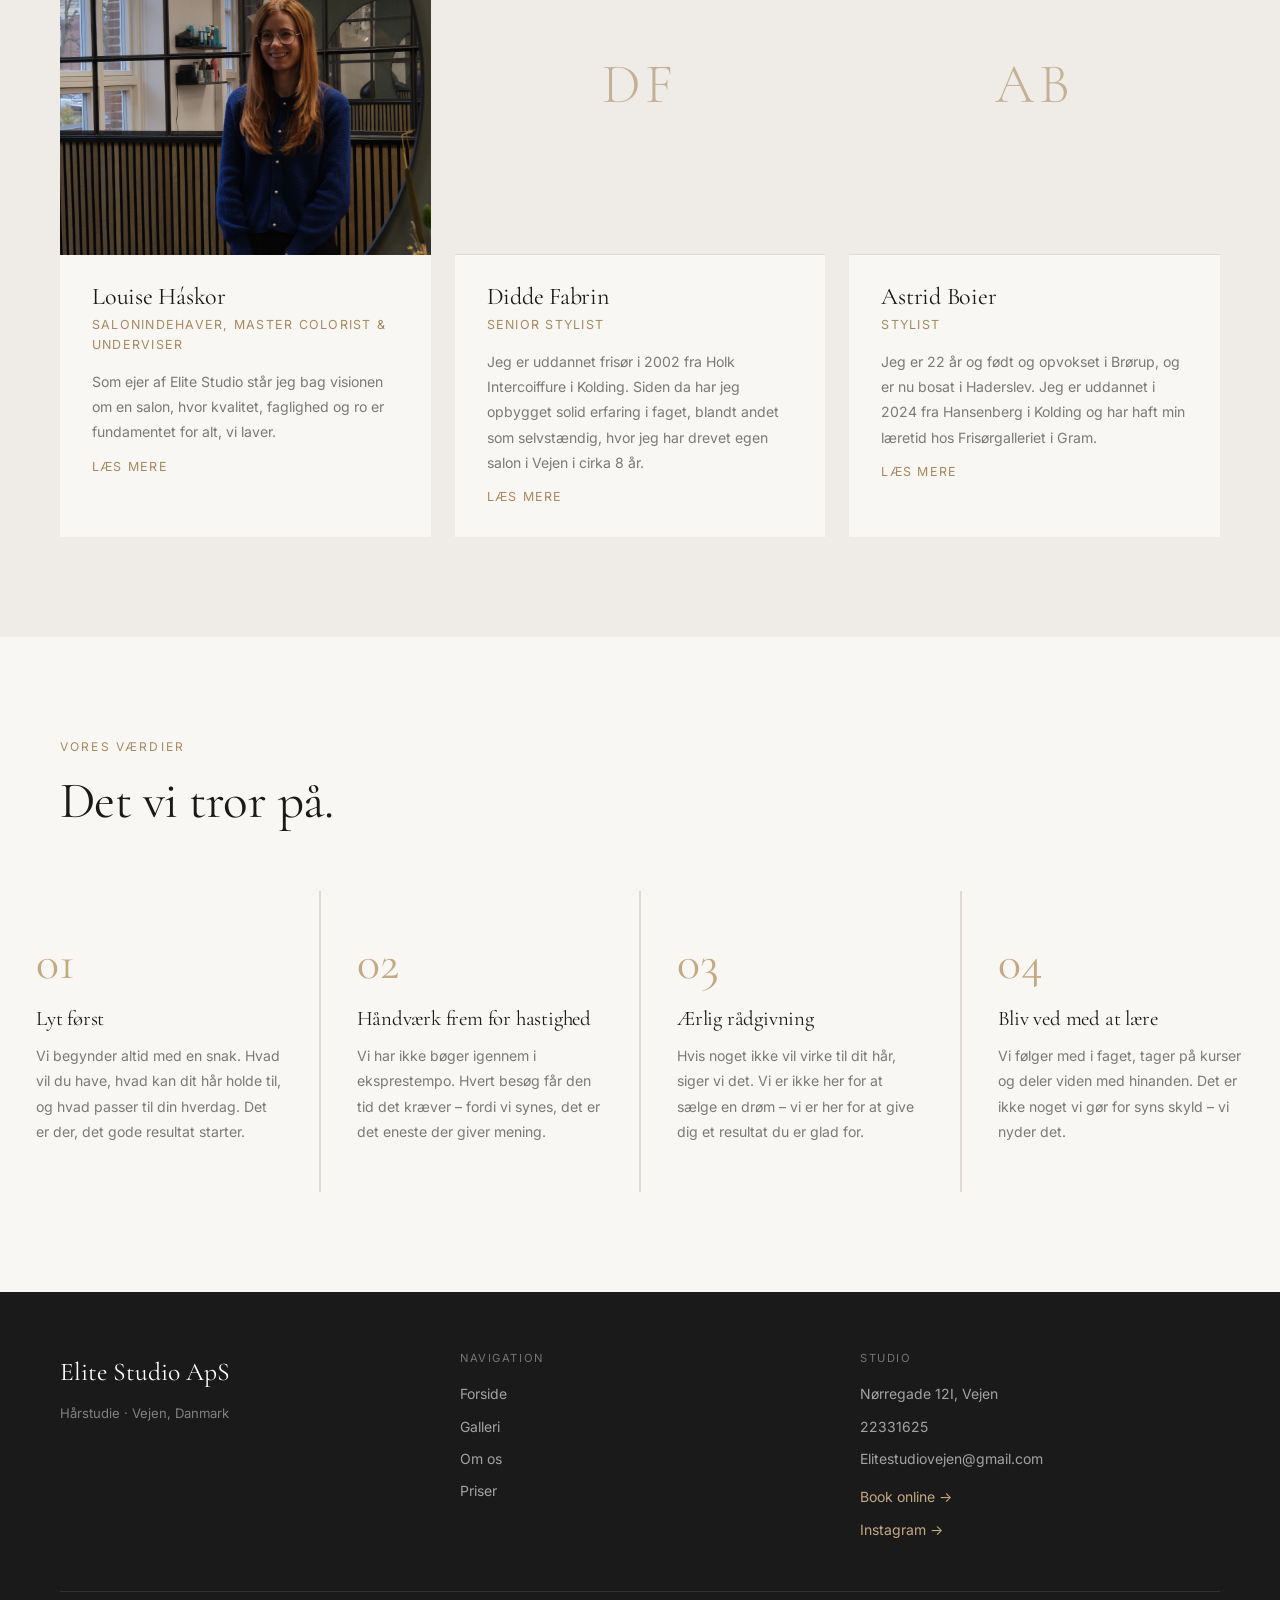
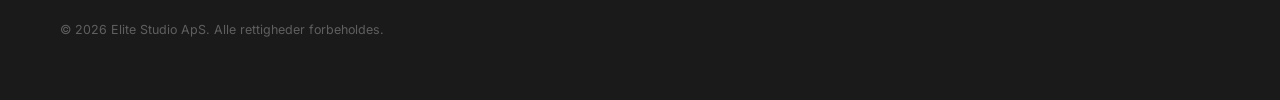
==== commit e49f75b2: "spelling checks" ====
--- a/about.html
+++ b/about.html
@@ -131,7 +131,7 @@
   <div class="about-hero">
     <div class="about-hero-text">
       <span class="section-label">Vores historie</span>
-      <h1>Elite studio er et <br>sted for dig,<br>der forventer mere.</h1>
+      <h1>Elite Studio er et <br>sted for dig,<br>der forventer mere.</h1>
       <p>Salonen består af selvstændige frisører, der lejer stol og driver deres egen forretning – men som deler den samme passion for frisørfaget. Det skaber et stærkt fagligt miljø, hvor vi inspirerer hinanden og konstant udvikler os.</p>
     </div>
     <div class="about-hero-image">
@@ -143,14 +143,13 @@
     <div>
       <span class="section-label">Grundlagt 2026</span>
   
-      <p class="story-lead">elite studio er et sted for dig, der forventer mere.</p>
+      <p class="story-lead">Elite Studio er et sted for dig, der forventer mere.</p>
       <img src="assests/DSCF01.png" alt="Elite Studio facade" class="story-facade-img" />
     </div>
     <div class="story-body">
       <p>Hos Elite Studio handler det om mere end hår – det handler om håndværk.
 Vi samler dygtige, selvstændige frisører under ét fælles fundament: kvalitet, faglighed og ro. Hver frisør arbejder med sin egen stil og ekspertise, men med samme fokus på præcision, fordybelse og skræddersyede løsninger.</p>
       <p>Uanset hvem du vælger, er målet det samme: et resultat, der passer til dig, dit hår og din hverdag. Med passion for avancerede farvebehandlinger, høj faglighed og plads til detaljen skaber vi en oplevelse, hvor individualitet og fællesskab går hånd i hånd.</p>
-      <p>Hvis du vil, kan jeg også lave 2-3 kortere versioner i lidt forskellige stilarter, fx mere luksuriøs, mere moderne eller mere eksklusiv.</p>
     </div>
   </section>
 
@@ -241,7 +240,7 @@
   <footer>
     <div>
       <div class="footer-brand">Elite Studio ApS</div>
-      <div class="footer-tagline">Hårstu die · Vejen, Danmark</div>
+      <div class="footer-tagline">Hårstudie · Vejen, Danmark</div>
     </div>
     <div>
       <h4>Navigation</h4>
